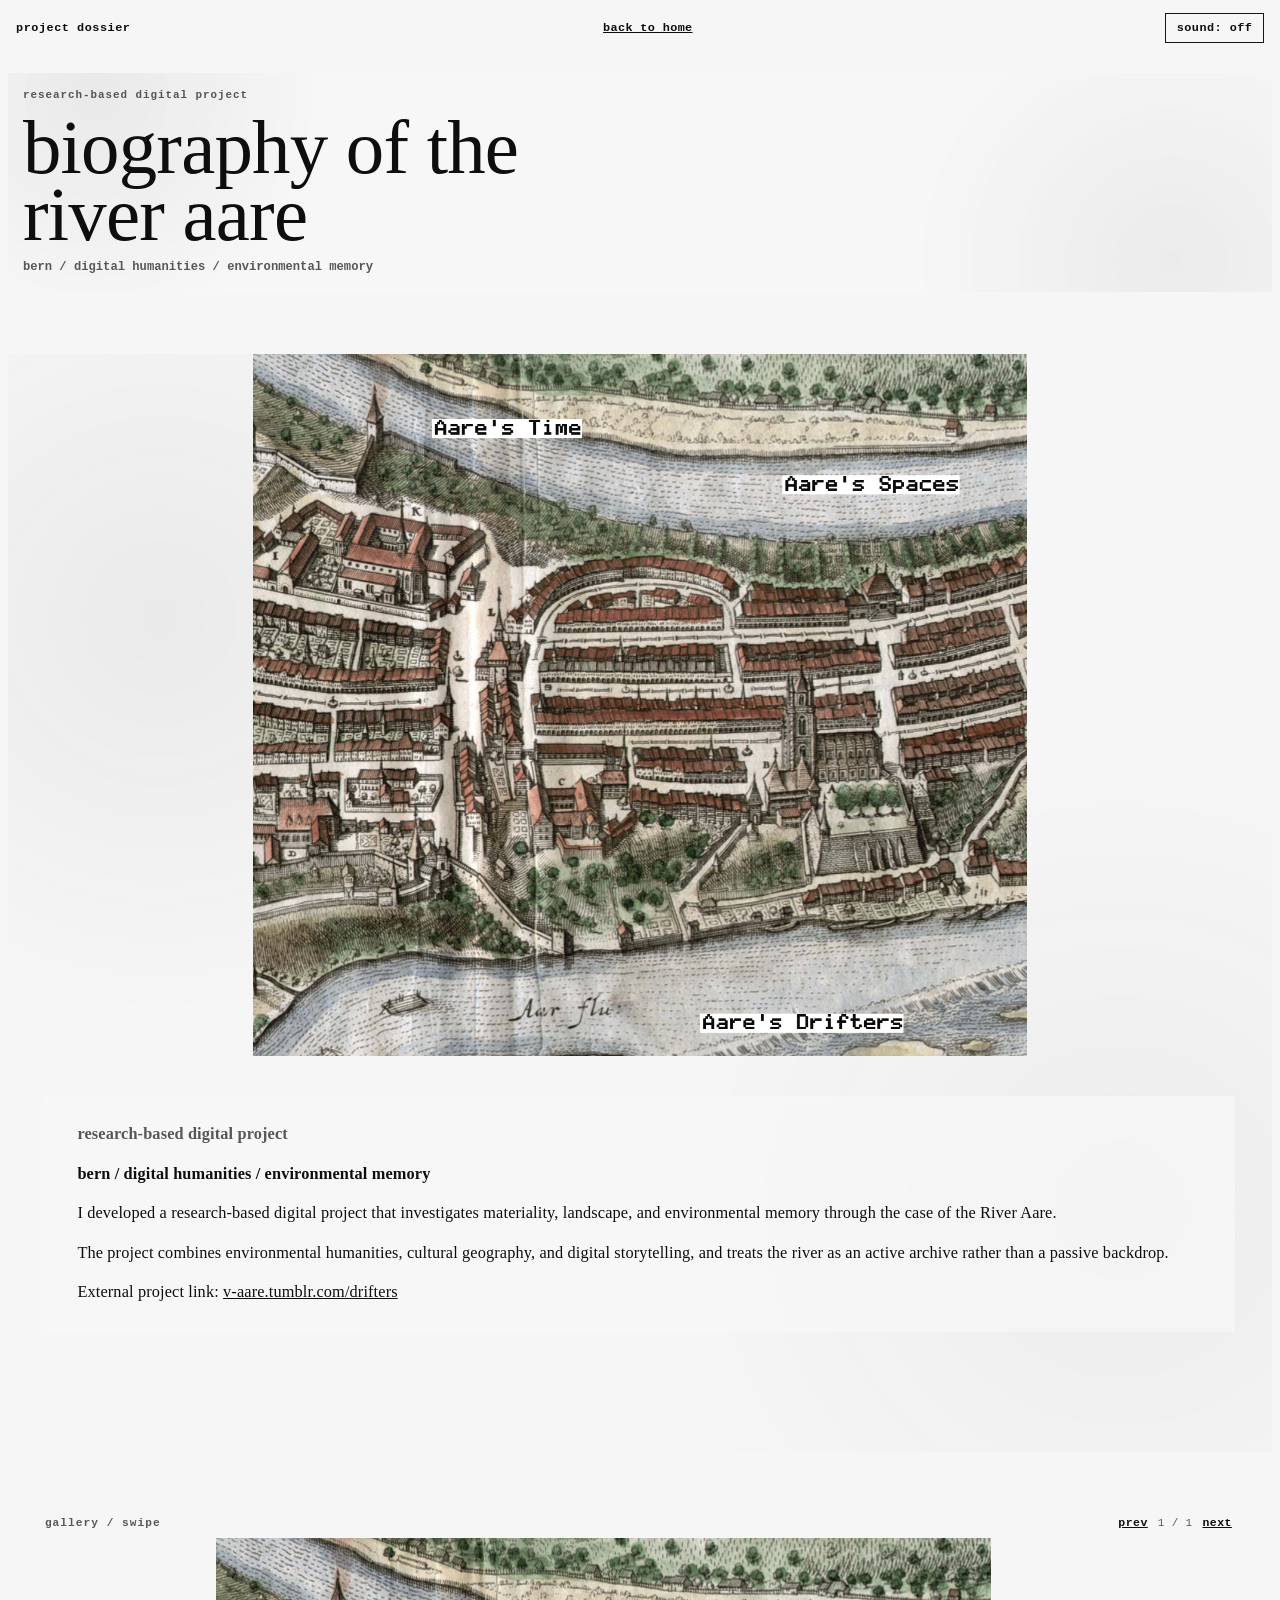
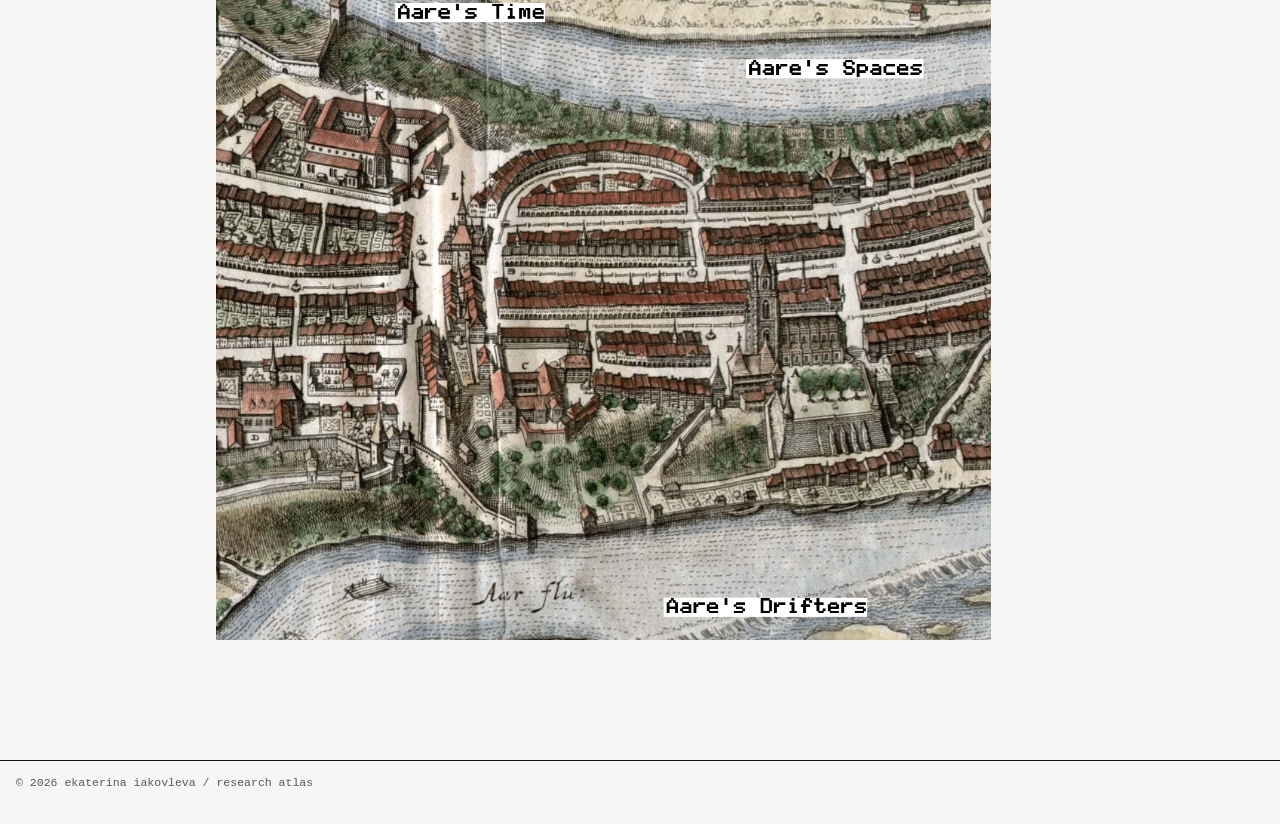
==== projects/biography-of-the-river-aare/index.html @ f8ada592 "initial commit" ====
<!doctype html>
<html lang="en">
  <head>
    <meta charset="UTF-8" />
    <meta name="viewport" content="width=device-width, initial-scale=1.0" />
    <title>Biography of the River Aare - Ekaterina Iakovleva</title>
    <link rel="stylesheet" href="../../styles.css" />
  </head>
  <body class="project-page">
    <div class="grain" aria-hidden="true"></div>
    <header class="site-header">
      <div class="brand"><span class="brand-name">project dossier</span></div>
      <a class="cv-link" href="../../index.html">back to home</a>
    </header>

    <main class="project-main">
      <section>
        <p class="kicker">research-based digital project</p>
        <h1 class="project-title">biography of the river aare</h1>
        <p class="project-meta">bern / digital humanities / environmental memory</p>
      </section>

      <section class="prose">
        <p>
          I developed a research-based digital project that investigates materiality, landscape,
          and environmental memory through the case of the River Aare.
        </p>
        <p>
          The project combines environmental humanities, cultural geography, and digital storytelling,
          and treats the river as an active archive rather than a passive backdrop.
        </p>
        <p>
          External project link:
          <a class="inline-link" href="https://v-aare.tumblr.com/drifters" target="_blank" rel="noreferrer"
            >v-aare.tumblr.com/drifters</a
          >
        </p>
      </section>

      <section>
        <div class="section-head">
          <h2>gallery</h2>
          <p>project image sources</p>
        </div>
        <div class="project-gallery">
          <article class="gallery-item">
            <img src="Screenshot%202026-03-06%20at%2017.12.55.png" alt="Biography of the river aare image 1" loading="lazy" />
          </article>
        </div>
      </section>
    </main>

    <footer class="site-footer">© <span id="year"></span> Ekaterina Iakovleva / research atlas</footer>
    <script src="../../scripts.js?v=20260310b"></script>
  </body>
</html>
---- styles.css ----
:root {
  --bg: #f6f6f6;
  --fg: #0e0e0e;
  --muted: #575757;
  --line: #171717;
  --mono: "IBM Plex Mono", "Menlo", "SFMono-Regular", monospace;
  --serif: "Iowan Old Style", "Palatino Linotype", "Book Antiqua", Palatino, serif;
  --sans: "Avenir Next", "Helvetica Neue", "Arial Narrow", sans-serif;
  --kaiti: "Kaiti SC", "KaiTi", "STKaiti", "Songti SC", "Noto Serif CJK SC", "Times New Roman", serif;
  --typewriter: "American Typewriter", "Courier Prime", "IBM Plex Mono", "Nimbus Mono PS", "Source Code Pro", "Menlo", "Monaco", monospace;
  --playful: "Kaiti SC", "KaiTi", "STKaiti", "Iowan Old Style", "Palatino Linotype", serif;
}

* {
  box-sizing: border-box;
}

html,
body {
  margin: 0;
  padding: 0;
  min-height: 100%;
  background: var(--bg);
  color: var(--fg);
  font-family: var(--sans);
}

body {
  position: relative;
  line-height: 1.37;
  overflow-x: hidden;
}

#floating-atlas {
  pointer-events: none;
  position: fixed;
  inset: 0;
  z-index: 0;
}

.grain {
  pointer-events: none;
  position: fixed;
  inset: 0;
  z-index: 1;
  opacity: 0.08;
  background-image: radial-gradient(var(--fg) 0.35px, transparent 0.35px);
  background-size: 4px 4px;
}

.site-header {
  position: sticky;
  top: 0;
  z-index: 25;
  display: flex;
  justify-content: space-between;
  align-items: center;
  gap: 1rem;
  padding: 0.82rem 1rem;
  border-bottom: 1px solid var(--line);
  background: rgba(246, 246, 246, 0.84);
  backdrop-filter: blur(3.5px);
}

.brand {
  display: flex;
  flex-wrap: wrap;
  gap: 0;
  font-family: var(--mono);
  font-size: 0.74rem;
  letter-spacing: 0.045em;
}

.brand-name {
  font-weight: 700;
}

.brand-sub {
  color: var(--muted);
}

.header-actions {
  display: flex;
  align-items: center;
  gap: 0.42rem;
}

.menu-toggle {
  border: 1px solid var(--line);
  background: transparent;
  color: var(--fg);
  font: 600 0.74rem var(--mono);
  letter-spacing: 0.04em;
  text-transform: lowercase;
  padding: 0.45rem 0.66rem;
  cursor: pointer;
  transition: background 180ms ease, transform 180ms ease;
}

.menu-toggle:hover {
  background: #ececec;
  transform: translateY(-1px);
}

.menu-toggle[aria-pressed="true"] {
  background: #111;
  color: #f3f3f3;
}

.side-panel {
  position: fixed;
  top: 0;
  right: -370px;
  width: 370px;
  max-width: 92vw;
  height: 100vh;
  z-index: 30;
  overflow-y: auto;
  border-left: 1px solid var(--line);
  background: rgba(244, 244, 244, 0.94);
  backdrop-filter: blur(4px);
  padding: 4rem 1rem 1.2rem;
  transition: right 250ms ease;
}

.side-panel.open {
  right: 0;
}

.side-panel a {
  display: block;
  margin-bottom: 0.55rem;
  color: var(--fg);
  text-decoration: none;
  font: 540 0.84rem var(--mono);
  text-transform: lowercase;
}

.side-panel a:hover {
  text-decoration: underline;
}

.panel-label {
  margin: 1rem 0 0.74rem;
  font: 700 0.67rem var(--mono);
  color: var(--muted);
  text-transform: lowercase;
  letter-spacing: 0.08em;
}

main {
  position: relative;
  z-index: 4;
  width: min(1280px, 95vw);
  margin: 0 auto;
  padding: 1rem 0 4rem;
  animation: page-enter 450ms ease-out;
}

.home-page main {
  width: min(1320px, 93vw);
  padding: 1.2rem 0 4.4rem;
}

@keyframes page-enter {
  from {
    opacity: 0;
    transform: translateY(8px);
  }

  to {
    opacity: 1;
    transform: translateY(0);
  }
}

section {
  margin: 0 0 3.9rem;
  border-top: 1px solid var(--line);
  padding-top: 1rem;
}

.project-page section {
  border-top: 0;
  padding-top: 0;
}

.project-page .site-header {
  border-bottom: 0;
  background: rgba(246, 246, 246, 0.62);
}

.project-page .site-header .cv-link {
  border: 0;
  padding: 0.1rem 0;
  background: transparent;
  text-decoration: underline;
}

.project-page .site-header .cv-link:hover {
  background: transparent;
}

.home-page main > section {
  background: rgba(246, 246, 246, 0.44);
  backdrop-filter: blur(1.4px);
  border-radius: 0;
  border-top: 0;
  box-shadow: none;
  max-width: 1240px;
  margin: 0 auto 2.35rem;
  padding: 1rem clamp(0.65rem, 1.5vw, 1.35rem) 1.16rem;
}

.home-page section {
  border-top: 0;
}

.home-page .lead,
.home-page .split-block p,
.home-page .cv-main p,
.home-page .cv-main li,
.home-page .news-block p,
.home-page .contact-block p {
  font-family: var(--playful);
  font-size: clamp(1.02rem, 1.08vw, 1.2rem);
  line-height: 1.56;
  letter-spacing: 0.01em;
}

.kicker {
  margin: 0 0 0.8rem;
  color: var(--muted);
  font: 620 0.68rem var(--mono);
  text-transform: lowercase;
  letter-spacing: 0.09em;
}

.intro-block h1 {
  margin: 0 0 0.9rem;
  max-width: 19ch;
  font-family: var(--serif);
  font-size: clamp(2rem, 4.8vw, 4rem);
  font-weight: 500;
  line-height: 0.95;
  text-transform: lowercase;
}

.owner-note {
  margin: 0 0 0.74rem;
  font: 700 0.86rem var(--mono);
  text-transform: lowercase;
}

.intro-block {
  display: grid;
  align-content: start;
  gap: 0.3rem;
}

.lead {
  margin: 0;
  max-width: 64ch;
  color: var(--muted);
}

.section-head {
  display: flex;
  justify-content: space-between;
  align-items: end;
  gap: 1rem;
  margin-bottom: 1rem;
}

.section-head h2,
.split-block h2,
.contact-block h2 {
  margin: 0;
  font-family: var(--serif);
  font-size: clamp(1.45rem, 2.9vw, 2.35rem);
  font-weight: 500;
  text-transform: lowercase;
}

.section-head p {
  margin: 0;
  color: var(--muted);
  font: 510 0.78rem var(--mono);
  text-transform: lowercase;
}

.project-grid {
  display: grid;
  grid-template-columns: repeat(12, minmax(0, 1fr));
  gap: 0.86rem;
  align-items: stretch;
}

.project-card {
  grid-column: span 6;
  display: flex;
  flex-direction: column;
  justify-content: flex-start;
  color: inherit;
  text-decoration: none;
  border: 1px solid var(--line);
  background: rgba(248, 248, 248, 0.74);
  backdrop-filter: blur(1.2px);
  padding: 0;
  overflow: hidden;
  transition: transform 180ms ease, box-shadow 180ms ease, background 180ms ease;
}

.project-card:hover {
  transform: translateY(-2px);
  box-shadow: 0 4px 0 #111;
  background: rgba(252, 252, 252, 0.9);
}

.thumb {
  position: relative;
  overflow: hidden;
  aspect-ratio: 4 / 3;
  display: block;
  margin: 0;
  border: 0;
  background: #e9e9e9;
}

.thumb span {
  font: 520 0.7rem var(--mono);
  color: var(--muted);
  text-transform: lowercase;
}

.thumb img {
  position: absolute;
  inset: 0;
  display: block;
  width: 100% !important;
  height: 100% !important;
  max-width: none;
  max-height: none;
  object-fit: cover !important;
  object-position: center center !important;
  transform: scale(1.01);
  filter: grayscale(100%) contrast(1.06);
}

.project-card h3 {
  margin: 0;
  padding: 0.58rem 0.64rem 0.24rem;
  font-family: var(--serif);
  font-size: 1.1rem;
  font-weight: 500;
  text-transform: lowercase;
}

.project-card p {
  margin: 0;
  padding: 0 0.64rem 0.66rem;
  color: var(--muted);
  font: 510 0.72rem var(--mono);
  text-transform: lowercase;
}

.split-block {
  display: grid;
  grid-template-columns: 1fr 1fr;
  gap: 1.2rem;
  align-items: start;
}

.image-box {
  min-height: 300px;
  border: 1px dashed #5d5d5d;
  display: grid;
  place-items: center;
  padding: 0.4rem;
  background: rgba(246, 246, 246, 0.24);
}

.home-page .image-box {
  border: 0;
  background: rgba(246, 246, 246, 0.28);
}

.image-box-photo img {
  width: 100%;
  height: 100%;
  min-height: 280px;
  object-fit: cover;
}

.bio-main-photo {
  object-position: 50% 33%;
  min-height: 360px;
}

.cv-block {
  background: rgba(246, 246, 246, 0.24);
}

.cv-layout {
  display: grid;
  grid-template-columns: 2fr 1fr;
  gap: 1rem;
}

.cv-main,
.cv-side {
  border: 0;
  background: rgba(246, 246, 246, 0.34);
  backdrop-filter: blur(1px);
  padding: 0.8rem;
}

.cv-main h3 {
  margin: 0 0 0.2rem;
  font-family: var(--serif);
  font-size: 1.35rem;
  font-weight: 500;
  text-transform: lowercase;
}

.cv-topline {
  margin: 0 0 0.7rem;
  color: var(--muted);
  font: 520 0.8rem var(--mono);
  text-transform: lowercase;
}

.cv-main details {
  margin-top: 0.8rem;
}

.cv-main summary {
  cursor: pointer;
  font: 620 0.78rem var(--mono);
  text-transform: lowercase;
}

.cv-main ul {
  margin: 0.5rem 0 0;
  padding-left: 1rem;
}

.cv-main li {
  margin-bottom: 0.35rem;
  font-size: 0.95rem;
}

.cv-side img {
  width: 100%;
  aspect-ratio: 4 / 5;
  object-fit: cover;
  margin-bottom: 0.7rem;
}

.cv-preview-shell {
  margin-top: 0.8rem;
  border: 0;
  background: rgba(249, 249, 249, 0.72);
}

.cv-preview-frame {
  display: block;
  width: 100%;
  height: clamp(380px, 54vh, 760px);
  border: 0;
  background: #fff;
}

.cv-preview-note {
  margin: 0.7rem 0 0;
  color: var(--muted);
  font: 520 0.76rem var(--mono);
  text-transform: lowercase;
}

.download-group {
  display: grid;
  gap: 0.5rem;
}

.cv-link {
  display: inline-block;
  width: fit-content;
  border: 1px solid var(--line);
  color: var(--fg);
  text-decoration: none;
  font: 620 0.74rem var(--mono);
  letter-spacing: 0.03em;
  text-transform: lowercase;
  padding: 0.54rem 0.72rem;
}

.cv-link:hover {
  background: #ececec;
}

.news-block p {
  max-width: 70ch;
}

.contact-links {
  display: flex;
  flex-wrap: wrap;
  gap: 0.8rem;
}

.contact-links a {
  color: var(--fg);
  text-decoration: none;
  border-bottom: 1px solid var(--line);
  font: 510 0.82rem var(--mono);
}

.site-footer {
  position: relative;
  z-index: 4;
  border-top: 1px solid var(--line);
  background: rgba(246, 246, 246, 0.84);
  backdrop-filter: blur(2px);
  padding: 0.9rem 1rem 2rem;
  color: var(--muted);
  font: 510 0.72rem var(--mono);
  text-transform: lowercase;
}

/* Project pages */
.project-main {
  width: min(1540px, 98.8vw);
}

.project-back {
  margin-bottom: 0.8rem;
}

.project-main > section:first-child {
  position: relative;
  overflow: hidden;
  border: 0;
  border-radius: 0;
  background: rgba(248, 248, 248, 0.56);
  backdrop-filter: blur(2px);
  padding: 1.02rem 0.95rem 1.1rem;
}

.project-main > section:first-child::before {
  content: "";
  position: absolute;
  inset: 0;
  pointer-events: none;
  background:
    radial-gradient(circle at 7% 10%, rgba(17, 17, 17, 0.06), transparent 20%),
    radial-gradient(circle at 92% 86%, rgba(17, 17, 17, 0.05), transparent 23%);
}

.project-title {
  position: relative;
  margin: 0.1rem 0 0;
  font-family: var(--kaiti);
  font-size: clamp(2.2rem, 6vw, 4.95rem);
  font-weight: 500;
  line-height: 0.88;
  text-transform: lowercase;
  max-width: 16ch;
  letter-spacing: -0.01em;
}

.project-meta {
  position: relative;
  margin: 0.7rem 0 0;
  color: var(--muted);
  font: 550 0.76rem var(--mono);
  text-transform: lowercase;
  max-width: 76ch;
}

.prose {
  max-width: 84ch;
}

.prose p {
  margin: 0 0 0.74rem;
}

.project-editorial {
  position: relative;
  overflow: visible;
  min-height: clamp(860px, 122vh, 1880px);
  padding: clamp(1rem, 2.8vw, 2rem) 0.4rem clamp(1.8rem, 7vh, 4.4rem);
  background: transparent;
}

.project-editorial::before {
  content: "";
  position: absolute;
  inset: 0;
  pointer-events: none;
  background:
    radial-gradient(circle at 12% 24%, rgba(17, 17, 17, 0.05), transparent 29%),
    radial-gradient(circle at 88% 78%, rgba(17, 17, 17, 0.04), transparent 34%);
  z-index: 0;
}

.project-floating-layer {
  position: absolute;
  inset: 0;
  z-index: 1;
  pointer-events: none;
  overflow: hidden;
}

.project-float-image {
  position: absolute;
  display: block;
  width: var(--float-w, clamp(320px, 42vw, 760px));
  height: var(--float-h, auto);
  object-fit: cover;
  border: 0;
  border-radius: 0;
  opacity: var(--float-opacity, 0.88);
  filter: saturate(var(--float-sat, 0.95)) contrast(var(--float-contrast, 1.05)) brightness(var(--float-bright, 1));
  mix-blend-mode: normal;
  will-change: transform;
  transition: opacity 260ms ease;
  box-shadow: none;
  z-index: var(--float-z, 1);
  box-shadow: var(--float-shadow, none);
}

.project-float-image.is-featured {
  --float-w: clamp(420px, 58vw, 980px);
  --float-opacity: 0.67;
  --float-sat: 0.84;
  --float-contrast: 0.96;
  --float-bright: 0.92;
  --float-z: 1;
}

.project-float-image.is-large {
  --float-opacity: 0.78;
  --float-sat: 0.88;
  --float-contrast: 0.98;
  --float-bright: 0.94;
  --float-z: 1;
}

.project-float-image.is-small {
  --float-opacity: 0.95;
  --float-sat: 1.06;
  --float-contrast: 1.13;
  --float-bright: 1.04;
  --float-z: 2;
  --float-shadow: 0 8px 18px rgba(0, 0, 0, 0.12);
}

.project-near-hero {
  position: relative;
  z-index: 2;
  width: min(1480px, 99%);
  margin: 0 auto 1.25rem;
  display: grid;
  place-items: center;
  background: rgba(246, 246, 246, 0.4);
}

.project-page .project-near-hero {
  background: transparent;
}

.project-near-hero img {
  display: block;
  width: auto;
  height: auto;
  max-width: 100%;
  max-height: min(78vh, 1160px);
  object-fit: contain;
  object-position: center;
  opacity: 0.96;
}

.project-text-core {
  position: relative;
  z-index: 3;
  width: min(95%, 1320px);
  max-width: 1320px;
  margin: clamp(1rem, 4.4vh, 3rem) auto;
  padding: clamp(0.9rem, 2vw, 1.8rem) clamp(0.9rem, 2.5vw, 2.25rem);
  background: rgba(248, 248, 248, 0.68);
  backdrop-filter: blur(2px);
  border: none;
  box-shadow: none;
}

.project-text-core.prose {
  max-width: none;
}

.project-text-core::after {
  content: "";
  display: block;
  clear: both;
}

.project-text-core p {
  margin: 0 0 0.8rem;
  font-family: var(--playful);
  font-size: clamp(1.02rem, 1.08vw, 1.2rem);
  line-height: 1.64;
  letter-spacing: 0.008em;
  text-align: justify;
  text-justify: inter-word;
  hyphens: auto;
  -webkit-hyphens: auto;
  text-wrap: pretty;
}

.project-text-core p:last-child {
  margin-bottom: 0;
}

.project-text-kicker {
  margin: 0 0 0.55rem;
  color: var(--muted);
  font: 620 0.68rem var(--mono);
  text-transform: lowercase;
  letter-spacing: 0.07em;
}

.project-text-meta {
  margin: 0 0 0.82rem;
  color: var(--fg);
  font: 560 0.98rem var(--kaiti);
  text-transform: lowercase;
}

.project-swipe {
  position: relative;
  z-index: 5;
  width: min(95%, 1320px);
  margin: clamp(0.7rem, 2.4vh, 1.8rem) auto clamp(2rem, 5vh, 3.2rem);
  background: rgba(248, 248, 248, 0.38);
  backdrop-filter: blur(1.2px);
  padding: 0.35rem 0.15rem 0.25rem;
}

.project-swipe-head {
  display: flex;
  justify-content: space-between;
  align-items: center;
  gap: 0.7rem;
  margin-bottom: 0.38rem;
  padding: 0 0.2rem;
}

.project-swipe-title {
  margin: 0;
  color: var(--muted);
  font: 610 0.7rem var(--mono);
  letter-spacing: 0.09em;
  text-transform: lowercase;
}

.project-swipe-controls {
  display: flex;
  align-items: center;
  gap: 0.42rem;
}

.project-swipe-btn {
  border: 0;
  background: transparent;
  color: var(--fg);
  cursor: pointer;
  font: 620 0.72rem var(--mono);
  text-transform: lowercase;
  letter-spacing: 0.04em;
  text-decoration: underline;
  padding: 0.1rem 0.2rem;
}

.project-swipe-counter {
  color: var(--muted);
  font: 520 0.68rem var(--mono);
  letter-spacing: 0.04em;
}

.project-swipe-track {
  display: flex;
  align-items: center;
  gap: 0.6rem;
  overflow-x: auto;
  overscroll-behavior-x: contain;
  scroll-snap-type: x mandatory;
  scroll-padding-inline: 0.15rem;
  -webkit-overflow-scrolling: touch;
  padding: 0.1rem 0.1rem 0.45rem;
}

.project-swipe-track::-webkit-scrollbar {
  height: 7px;
}

.project-swipe-track::-webkit-scrollbar-thumb {
  background: rgba(17, 17, 17, 0.35);
}

.project-swipe-slide {
  flex: 0 0 min(92vw, 1120px);
  margin: 0;
  scroll-snap-align: center;
  display: grid;
  place-items: center;
}

.project-swipe-slide img {
  width: 100%;
  height: min(78vh, 980px);
  object-fit: contain;
  object-position: center;
  display: block;
}

.project-inline-image {
  display: block;
  width: clamp(340px, 44vw, 760px);
  max-width: 60vw;
  height: auto;
  object-fit: cover;
  border: 0;
  opacity: 0.96;
}

.project-inline-image.float-left {
  float: left;
  margin: 0.2rem 1rem 0.9rem -0.2rem;
}

.project-inline-image.float-right {
  float: right;
  margin: 0.2rem -0.2rem 0.9rem 1rem;
}

.tagline {
  margin: 0;
  color: var(--muted);
  font: 520 0.74rem var(--mono);
  text-transform: lowercase;
}

.inline-link {
  color: var(--fg);
  text-decoration: underline;
}

/* News page */
.news-main {
  width: min(980px, 95vw);
}

.news-form {
  display: grid;
  gap: 0.6rem;
  max-width: 760px;
}

.news-form input,
.news-form textarea {
  width: 100%;
  border: 1px solid var(--line);
  background: rgba(246, 246, 246, 0.48);
  color: var(--fg);
  font: 500 0.94rem var(--sans);
  padding: 0.62rem;
}

.news-form textarea {
  min-height: 170px;
  resize: vertical;
}

.news-list {
  margin-top: 1.2rem;
  display: grid;
  gap: 1rem;
}

.news-day {
  border-top: 1px solid var(--line);
  padding-top: 0.7rem;
}

.news-post {
  margin-top: 0.62rem;
  border: 1px solid rgba(20, 20, 20, 0.4);
  padding: 0.62rem;
  background: rgba(246, 246, 246, 0.48);
}

.news-post h4 {
  margin: 0 0 0.35rem;
  font-size: 1rem;
  font-family: var(--serif);
  text-transform: lowercase;
}

.news-post time {
  display: block;
  margin-bottom: 0.35rem;
  color: var(--muted);
  font: 520 0.72rem var(--mono);
}

/* Full CV page */
.cv-page {
  background: #f5f5f5;
}

.cv-page .site-header {
  position: sticky;
}

.cvp-main {
  position: relative;
  z-index: 4;
  width: min(1160px, 95vw);
  margin: 0 auto;
  padding: 1.1rem 0 4rem;
}

.cvp-hero {
  display: grid;
  grid-template-columns: 1.25fr 0.75fr;
  gap: 1rem;
  align-items: stretch;
  border: 1px solid rgba(20, 20, 20, 0.75);
  background: rgba(248, 248, 248, 0.9);
  padding: 0.95rem;
  margin-bottom: 1rem;
}

.cvp-id h1 {
  margin: 0 0 0.55rem;
  font-family: var(--serif);
  font-size: clamp(1.8rem, 4vw, 3rem);
  font-weight: 500;
  line-height: 0.95;
  text-transform: lowercase;
}

.cvp-role,
.cvp-contact {
  margin: 0 0 0.35rem;
  color: #111;
  font: 560 0.84rem var(--mono);
}

.cvp-photo {
  width: 100%;
  height: 100%;
  min-height: 300px;
  object-fit: cover;
  object-position: 50% 33%;
  border: 1px solid rgba(23, 23, 23, 0.65);
}

.cvp-section {
  margin: 0 0 1rem;
  border: 1px solid rgba(20, 20, 20, 0.68);
  background: rgba(249, 249, 249, 0.92);
  padding: 0.85rem;
}

.cvp-section h2 {
  margin: 0 0 0.62rem;
  font: 700 0.76rem var(--mono);
  color: #121212;
  letter-spacing: 0.09em;
  text-transform: lowercase;
}

.cvp-lead p,
.cvp-entry-desc p {
  margin: 0 0 0.44rem;
  color: #181818;
  font: 500 0.95rem/1.4 var(--sans);
}

.cvp-entries {
  display: grid;
  gap: 0.62rem;
}

.cvp-entry {
  border-top: 1px dashed rgba(20, 20, 20, 0.52);
  padding-top: 0.52rem;
}

.cvp-entry header {
  display: flex;
  justify-content: space-between;
  gap: 1rem;
  align-items: baseline;
  margin-bottom: 0.3rem;
}

.cvp-entry h3 {
  margin: 0;
  font-family: var(--serif);
  font-size: 1.06rem;
  font-weight: 500;
}

.cvp-entry time {
  white-space: nowrap;
  color: #333;
  font: 620 0.72rem var(--mono);
  text-transform: lowercase;
}

.cvp-doc {
  border: 1px solid rgba(20, 20, 20, 0.75);
  background: rgba(248, 248, 248, 0.92);
  padding: 0.95rem;
}

.cvp-doc h1 {
  margin: 0 0 0.55rem;
  font-family: var(--serif);
  font-size: clamp(1.65rem, 3.2vw, 2.75rem);
  font-weight: 500;
  line-height: 0.95;
  text-transform: lowercase;
}

.cvp-doc-note {
  margin: 0 0 0.75rem;
  color: var(--muted);
  max-width: 72ch;
  font: 520 0.8rem var(--mono);
  text-transform: lowercase;
}

.cvp-doc-frame {
  display: block;
  width: 100%;
  height: min(1600px, 84vh);
  min-height: 680px;
  border: 1px solid rgba(23, 23, 23, 0.72);
  background: #fff;
}

@media print {
  @page {
    size: A4;
    margin: 14mm 13mm 15mm;
  }

  .cv-page {
    background: #fff;
    color: #111;
  }

  .cv-page .grain {
    display: none;
  }

  .cv-page .site-header {
    position: static;
    padding: 0 0 6mm;
    border-bottom: 1px solid #111;
    backdrop-filter: none;
    background: #fff;
  }

  .cv-page .header-actions a:first-child {
    display: none;
  }

  .cv-page .site-footer {
    padding: 6mm 0 0;
    background: #fff;
    border-top: 1px solid #111;
  }

  .cvp-main {
    width: 100%;
    padding: 4mm 0 0;
  }

  .cvp-hero,
  .cvp-section,
  .cvp-doc {
    break-inside: avoid;
    page-break-inside: avoid;
    box-shadow: none;
    background: #fff;
  }
}

@media (max-width: 1000px) {
  .project-card {
    grid-column: span 12;
  }

  .split-block,
  .cv-layout {
    grid-template-columns: 1fr;
  }

  .project-main > section:first-child {
    border-radius: 0;
  }

  .project-title {
    font-size: clamp(1.8rem, 8vw, 3.1rem);
  }

  .project-editorial {
    min-height: 760px;
    padding: 0.66rem 0.3rem;
  }

  .project-text-core {
    width: calc(100% - 0.35rem);
    margin: 0.6rem auto;
    padding: 0.74rem 0.66rem;
  }

  .project-float-image {
    --float-w: clamp(220px, 56vw, 360px);
    --float-opacity: 0.8;
  }

  .project-swipe {
    width: calc(100% - 0.38rem);
    margin: 0.4rem auto 1.5rem;
    padding: 0.25rem 0 0.15rem;
  }

  .project-swipe-track {
    gap: 0.35rem;
    padding-bottom: 0.35rem;
  }

  .project-swipe-slide {
    flex-basis: 96vw;
  }

  .project-swipe-slide img {
    height: min(64vh, 680px);
  }

  .project-near-hero img {
    width: auto;
    max-width: 100%;
    max-height: 66vh;
    object-fit: contain;
  }

  .project-inline-image,
  .project-inline-image.float-left,
  .project-inline-image.float-right {
    float: none;
    width: 100%;
    max-width: 100%;
    margin: 0.35rem 0 0.85rem;
  }

  .cv-preview-frame {
    height: clamp(320px, 44vh, 520px);
  }

  .cvp-hero {
    grid-template-columns: 1fr;
  }

  .cvp-photo {
    min-height: 240px;
  }

  .cvp-doc-frame {
    min-height: 460px;
    height: 74vh;
  }

  .cvp-entry header {
    flex-direction: column;
    gap: 0.2rem;
  }
}

@media (prefers-reduced-motion: reduce) {
  #floating-atlas {
    display: none;
  }
}
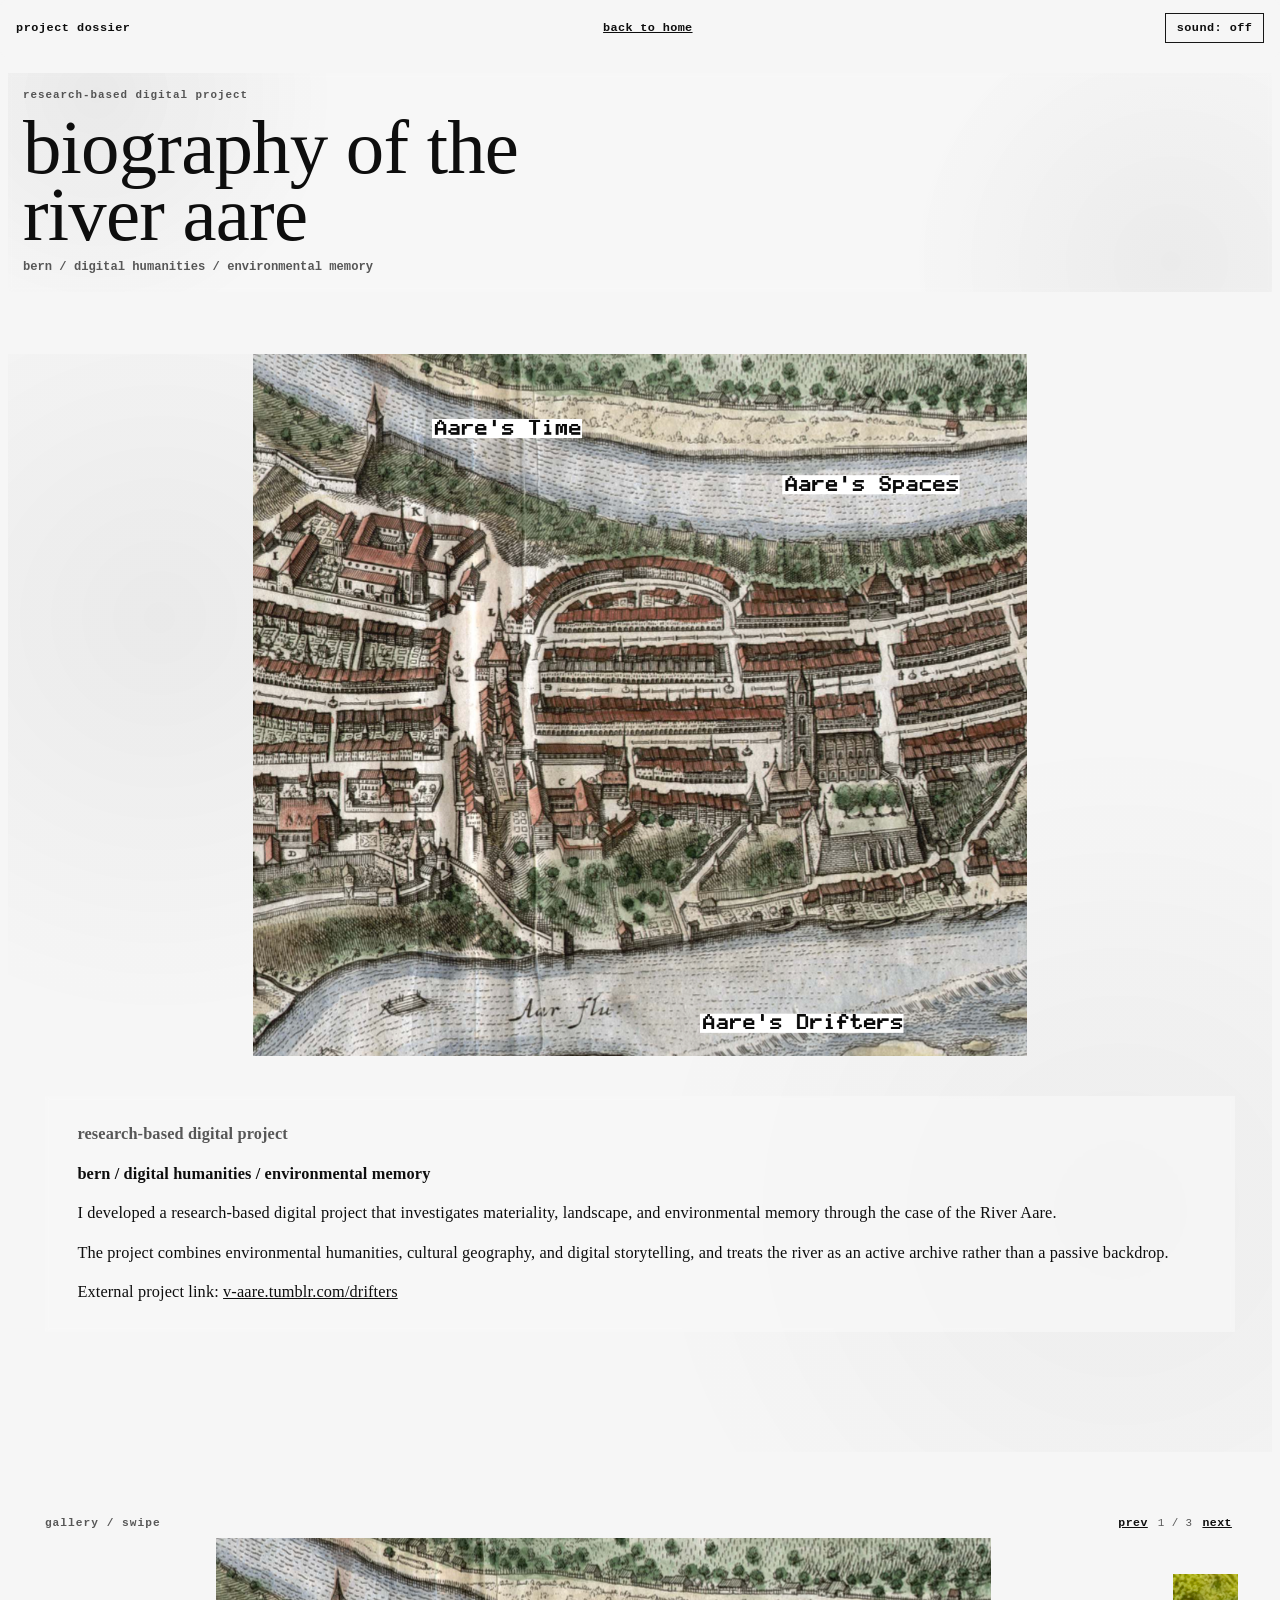
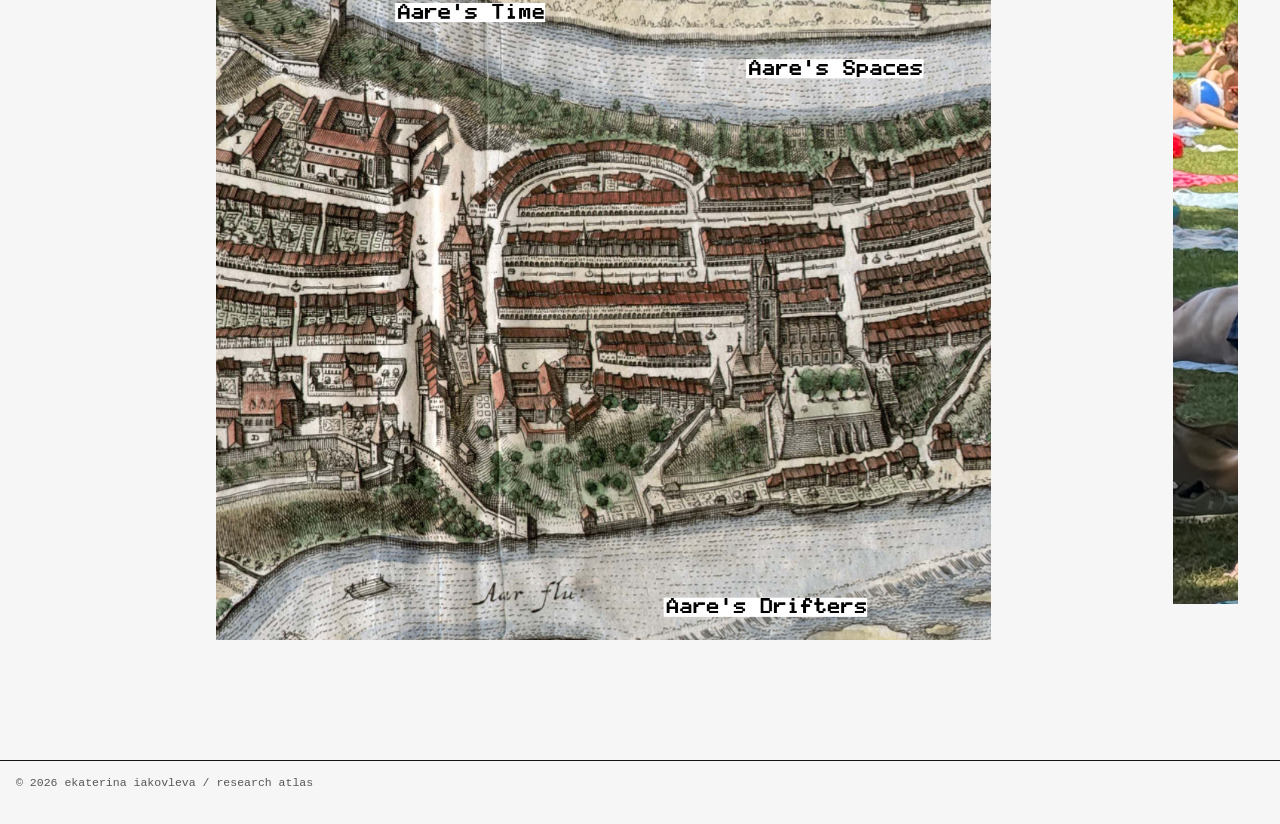
==== commit 9ed6de15: "update website content" ====
--- a/projects/biography-of-the-river-aare/index.html
+++ b/projects/biography-of-the-river-aare/index.html
@@ -46,6 +46,12 @@
           <article class="gallery-item">
             <img src="Screenshot%202026-03-06%20at%2017.12.55.png" alt="Biography of the river aare image 1" loading="lazy" />
           </article>
+          <article class="gallery-item">
+            <img src="IMG_5733.jpeg" alt="Biography of the river aare image 2" loading="lazy" />
+          </article>
+          <article class="gallery-item">
+            <img src="IMG_5764.jpeg" alt="Biography of the river aare image 3" loading="lazy" />
+          </article>
         </div>
       </section>
     </main>
